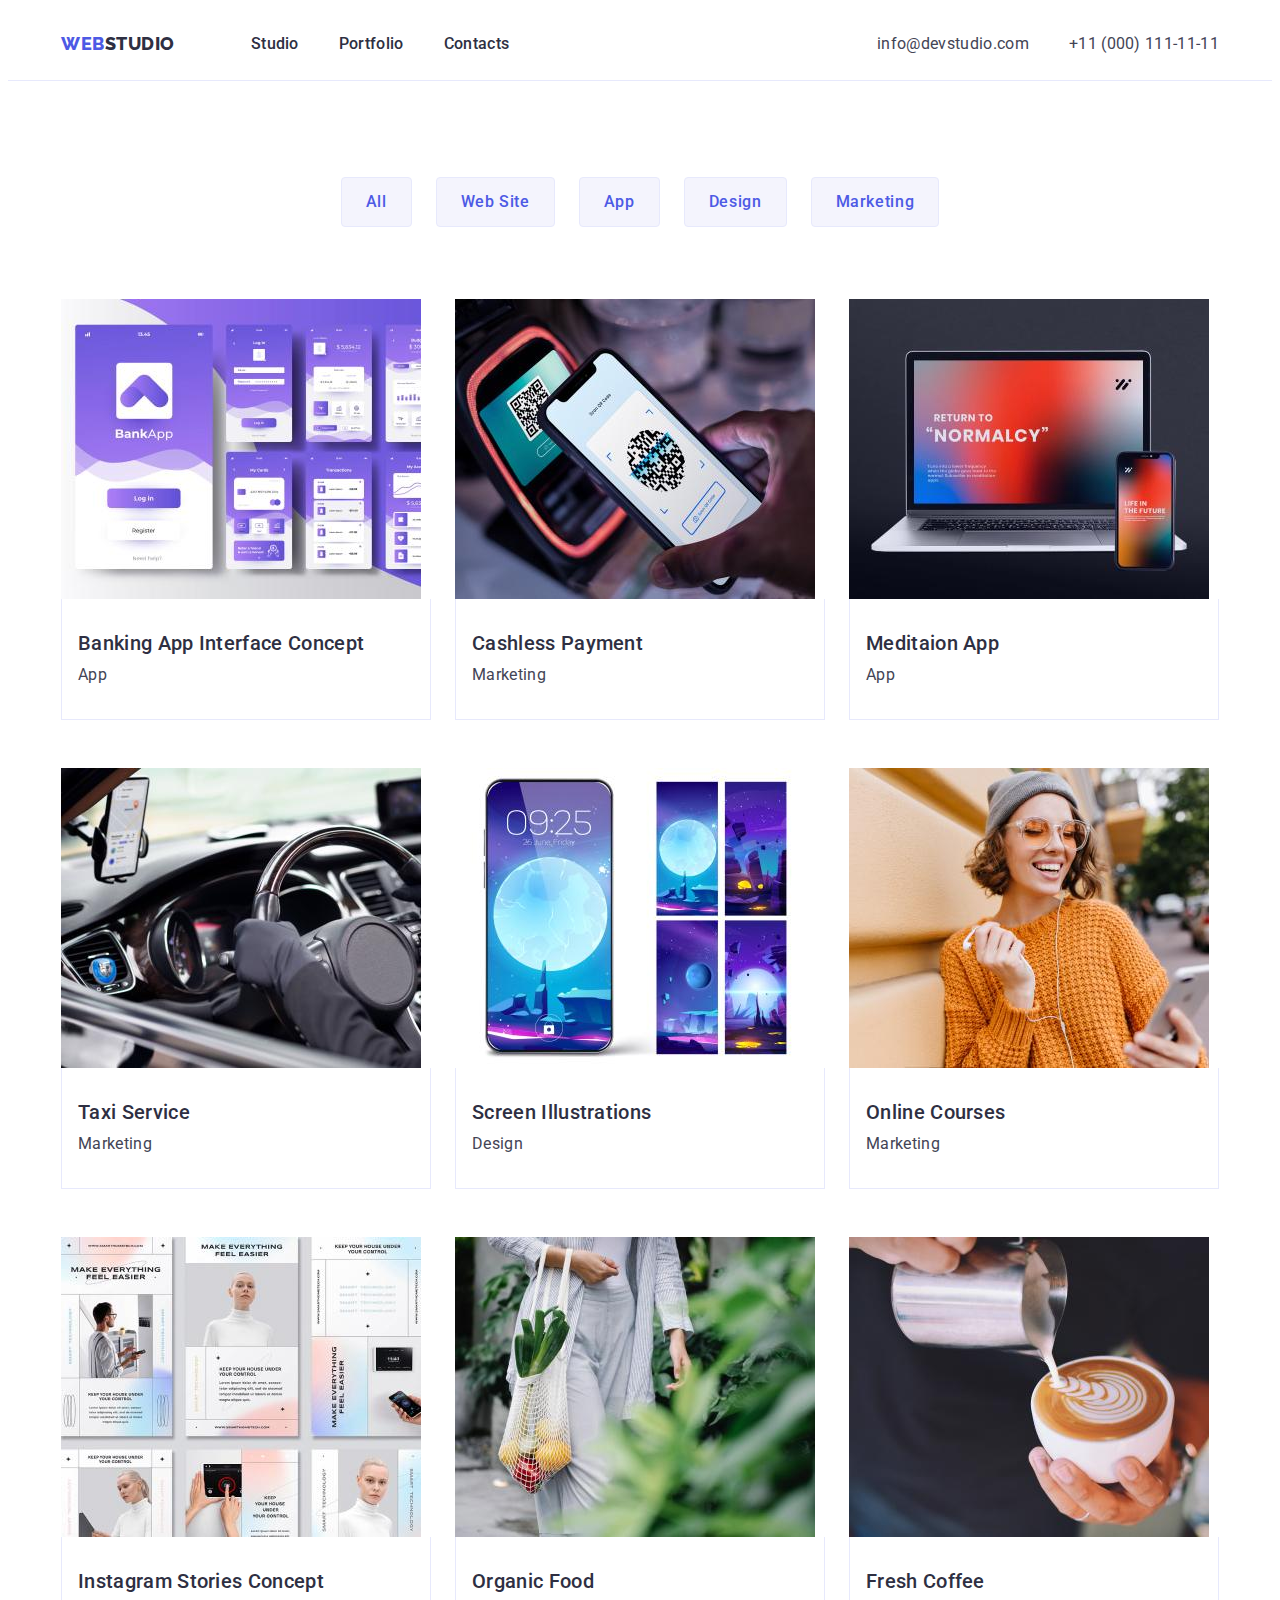
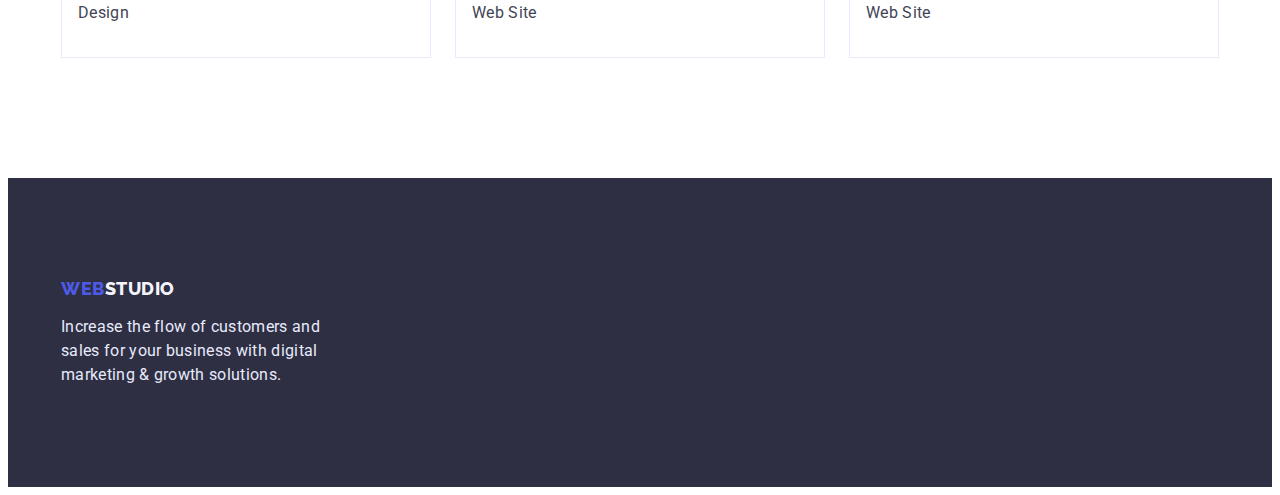
==== portfolio.html @ d5c6218e "Initial commit" ====
<!DOCTYPE html>
<html lang="en">
  <head>
    <meta charset="UTF-8" />
    <meta http-equiv="X-UA-Compatible" content="IE=edge" />
    <meta name="viewport" content="width=device-width, initial-scale=1.0" />
    <title>Web Studio</title>
    <link rel="preconnect" href="https://fonts.googleapis.com" />
    <link rel="preconnect" href="https://fonts.gstatic.com" crossorigin />
    <link
      href="https://fonts.googleapis.com/css2?family=Raleway:wght@800&family=Roboto:wght@400;500;700&display=swap"
      rel="stylesheet"
    />
    <link
      rel="stylesheet"
      href="https://cdnjs.cloudflare.com/ajax/libs/modern-normalize/1.1.0/modern-normalize.min.css"
      integrity="sha512-wpPYUAdjBVSE4KJnH1VR1HeZfpl1ub8YT/NKx4PuQ5NmX2tKuGu6U/JRp5y+Y8XG2tV+wKQpNHVUX03MfMFn9Q=="
      crossorigin="anonymous"
      referrerpolicy="no-referrer"
    />
    <link rel="stylesheet" href="./css/styles.css" />
  </head>
  <body>
    <!-- HEADER -->
    <header class="header">
      <div class="container header-container">
        <!-- NAVIGATION -->
        <nav class="nav">
          <a href="./index.html" class="logo-black link"
            ><span class="logo-blue">Web</span>Studio</a
          >
          <ul class="menu list">
            <li class="item">
              <a href="./index.html" class="link header-menu">Studio</a>
            </li>
            <li class="item">
              <a href="./portfolio.html" class="link header-menu">Portfolio</a>
            </li>
            <li class="item">
              <a href="#" class="link header-menu">Contacts</a>
            </li>
          </ul>
        </nav>
        <!-- HEADER CONTACTS -->

        <ul class="list contacts">
          <li class="item">
            <a href="mailto:info@devstudio.com" class="link header-contacts"
              >info@devstudio.com</a
            >
          </li>
          <li class="item">
            <a href="tel:+110001111111" class="link header-contacts"
              >+11 (000) 111-11-11</a
            >
          </li>
        </ul>
      </div>
    </header>
    <main>
      <!-- PORTFOLIO -->
      <section class="section portfolio-section">
        <div class="container portfolio-container">
          <h1 hidden>Portfolio</h1>
          <ul class="list portfolio-filter">
            <li class="item">
              <button type="button" class="button portfolio-button">All</button>
            </li>
            <li class="item">
              <button type="button" class="button portfolio-button">
                Web Site
              </button>
            </li>
            <li class="item">
              <button type="button" class="button portfolio-button">App</button>
            </li>
            <li class="item">
              <button type="button" class="button portfolio-button">
                Design
              </button>
            </li>
            <li class="item">
              <button type="button" class="button portfolio-button">
                Marketing
              </button>
            </li>
          </ul>
          <ul class="list portfolio-list">
            <li class="item">
              <a href="#" class="link">
                <img
                  src="./images/portfolio/img-banking-app.jpg"
                  alt="image of Banking App Interface Concept project"
                  width="360"
                />
                <div class="portfolio-cards">
                  <h2 class="portfolio-subtitle">
                    Banking App Interface Concept
                  </h2>
                  <p class="portfolio-text">App</p>
                </div>
              </a>
            </li>
            <li class="item">
              <a href="#" class="link">
                <img
                  src="./images/portfolio/img-cashless-payment.jpg"
                  alt="image of Cashless Payment project"
                  width="360"
                />
                <div class="portfolio-cards">
                  <h2 class="portfolio-subtitle">Cashless Payment</h2>
                  <p class="portfolio-text">Marketing</p>
                </div>
              </a>
            </li>
            <li class="item">
              <a href="#" class="link">
                <img
                  src="./images/portfolio/img-maditation-app.jpg"
                  alt="image of Meditaion App project"
                  width="360"
                />
                <div class="portfolio-cards">
                  <h2 class="portfolio-subtitle">Meditaion App</h2>
                  <p class="portfolio-text">App</p>
                </div>
              </a>
            </li>
            <li class="item">
              <a href="#" class="link">
                <img
                  src="./images/portfolio/img-taxi-service.jpg"
                  alt="image of Taxi Service project"
                  width="360"
                />
                <div class="portfolio-cards">
                  <h2 class="portfolio-subtitle">Taxi Service</h2>
                  <p class="portfolio-text">Marketing</p>
                </div>
              </a>
            </li>
            <li class="item">
              <a href="#" class="link">
                <img
                  src="./images/portfolio/img-screen-illustration.jpg"
                  alt="image of Screen Illustrations project"
                  width="360"
                />
                <div class="portfolio-cards">
                  <h2 class="portfolio-subtitle">Screen Illustrations</h2>
                  <p class="portfolio-text">Design</p>
                </div>
              </a>
            </li>
            <li class="item">
              <a href="#" class="link">
                <img
                  src="./images/portfolio/img-online-cources.jpg"
                  alt="image of Online Courses project"
                  width="360"
                />
                <div class="portfolio-cards">
                  <h2 class="portfolio-subtitle">Online Courses</h2>
                  <p class="portfolio-text">Marketing</p>
                </div>
              </a>
            </li>
            <li class="item">
              <a href="#" class="link">
                <img
                  src="./images/portfolio/img-instagram-stories-concept.jpg"
                  alt="image of Instagram Stories Concept project"
                  width="360"
                />
                <div class="portfolio-cards">
                  <h2 class="portfolio-subtitle">Instagram Stories Concept</h2>
                  <p class="portfolio-text">Design</p>
                </div>
              </a>
            </li>
            <li class="item">
              <a href="#" class="link">
                <img
                  src="./images/portfolio/img-organic-food.jpg"
                  alt="image of Organic Food project"
                  width="360"
                />
                <div class="portfolio-cards">
                  <h2 class="portfolio-subtitle">Organic Food</h2>
                  <p class="portfolio-text">Web Site</p>
                </div>
              </a>
            </li>
            <li class="item">
              <a href="#" class="link">
                <img
                  src="./images/portfolio/img-fresh-coffee.jpg"
                  alt="image of Fresh Coffee project"
                  width="360"
                />
                <div class="portfolio-cards">
                  <h2 class="portfolio-subtitle">Fresh Coffee</h2>
                  <p class="portfolio-text">Web Site</p>
                </div>
              </a>
            </li>
          </ul>
        </div>
      </section>
    </main>
    <!-- FOOTER -->
    <footer class="footer">
      <div class="container">
        <div class="footer-logo">
          <a href="./index.html" class="link logo-white"
            ><span class="logo-blue">Web</span>Studio</a
          >
        </div>
        <p class="footer-text">
          Increase the flow of customers and sales for your business with
          digital marketing & growth solutions.
        </p>
      </div>
    </footer>
  </body>
</html>
---- css/styles.css ----
:root {
    --color-primary--: #434455;
    --color-secondary--: #2E2F42;
    --color-background--: #fff;
    --color-logo-blue--: #4D5AE5;
    --color-button-active--: #404BBF;
    --color-logo-white--: #F4F4FD;
    --color-footer-text--: #E7E9FC;
}

h1, 
h2, 
h3, 
h4, 
p {
    margin-top: 0;
    margin-bottom: 0;
}
ul {
    margin-top: 0;
    margin-bottom: 0;
    padding-left: 0;
}
img {
    display: block;
    max-width: 100%;
}
body {
    font-family: 'Roboto', sans-serif;
    font-size: 16px;
    line-height: 1.5;
    letter-spacing: 0.02em;
    color: var(--color-primary--);

    background-color: var(--color-background--);
}
.link {
    text-decoration: none;
}
.list {
    padding: 0;
    margin: 0;
    list-style: none;
}
.button {
    cursor: pointer;
    border: none;
    border-radius: 4px;
}
.container {
    width: 1158px;

    padding-left: 15px;
    padding-right: 15px;
    margin-left: auto;
    margin-right: auto;
}
.section {
    padding-top: 120px;
    padding-bottom: 120px;
}

/* STUDIO */
/* HEADER */
.header {
    border-bottom: 1px solid var(--color-footer-text--);
}
.header-container {
    display: flex;
    align-items: center;
}
/* NAVIGATION */
.nav {
    display: flex;
    align-items: center;
}
/* LOGO NAVIGATION, LOGO FOOTER*/
.logo-black {
    font-family: 'Raleway', sans-serif;
    font-weight: 800;
    font-size: 18px;
    line-height: 1.33;
    letter-spacing: 0.03em;
    text-transform: uppercase;
    color: var(--color-secondary--);
}
.logo-blue {
    color: var(--color-logo-blue--);
}
.logo-white {
    display: inline-block;
    margin-bottom: 16px;

    font-family: 'Raleway', sans-serif;
    font-weight: 800;
    font-size: 18px;
    line-height: 1.17;
    letter-spacing: 0.03em;
    text-transform: uppercase;
    color: var(--color-logo-white--);
}
/* NAVIGATION MENU */

.menu {
    display: flex;
    margin-left: 76px;
}
.menu .item:not(:last-child) {
    margin-right: 40px;
}
.header-menu {
    display: block;
    padding-top: 24px;
    padding-bottom: 24px;

    font-weight: 500;
    color: var(--color-secondary--);
}
.header-menu:hover,
.header-menu:focus,
.header-contacts:hover,
.header-contacts:focus {
    color: var(--color-button-active--);
}
/* HEADER CONTACTS */
.contacts {
    display: flex;
    margin-left: auto;
}
.contacts .item:first-child {
    margin-right: 40px;
}
.header-contacts {
    display: block;

    color: var(--color-primary--);
}
/* MAIN */
/* HERO */
.hero {
    padding: 188px 0px;
    background-color: var(--color-secondary--);
}
.hero-container {
    text-align: center;
}
.hero-title {
    margin-bottom: 48px;

    font-weight: 700;
    font-size: 56px;
    line-height: 1.07;
    color: var(--color-background--);
}
.hero-button {
    padding: 16px 32px;

    font-weight: 500;
    font-size: 16px;
    line-height: 1.5;
    letter-spacing: 0.04em;
    color: var(--color-background--);

    background-color: var(--color-logo-blue--);
    box-shadow: 0px 4px 4px rgba(0, 0, 0, 0.15);
}
.hero-button:hover,
.hero-button:focus {
    background: var(--color-button-active--);
}
/* FEATURES */
.features-section {
    padding-bottom: 0;
}
.features-list {
    display: flex;
}
.features-list .item:not(:last-child) {
    margin-right: 24px;
}
.features-subtitle {
    margin-bottom: 8px;

    font-weight: 500;
    font-size: 20px;
    line-height: 1.2;
    color: var(--color-secondary--);
}
/* DIRECTIONS OF WORK */
.direction-title {
    text-align: center;
    margin-bottom: 72px;
    
    font-weight: 700;
    font-size: 36px;
    line-height: 1.11;
    text-transform: capitalize;
    color: var(--color-secondary--);
}
.direction-list {
    display: flex;
}
.direction-list .item:not(:last-child) {
    margin-right: 24px;
}
/* TEAM */
.team-section {
    background-color: var(--color-logo-white--);
}
.team-title {
    text-align: center;
    margin-bottom: 72px;

    font-weight: 700;
    font-size: 36px;
    line-height: 1.11;
    text-transform: capitalize;
    color: var(--color-secondary--);
}
.team-list {
    display: flex;
}
.team-list .item:not(:last-child) {
    margin-right: 24px;
}
.team-list .item {
    box-shadow: 0px 1px 6px rgba(46, 47, 66, 0.08), 0px 1px 1px rgba(46, 47, 66, 0.16), 0px 2px 1px rgba(46, 47, 66, 0.08);
    border-radius: 0px 0px 4px 4px;
}
.team-cards {
    text-align: center;
    padding-top: 32px;
    padding-right: 16px;
    padding-bottom: 32px;
    padding-left: 16px;

    background-color: var(--color-background--);
}
.team-subtitle {
    margin-bottom: 8px;

    font-weight: 500;
    font-size: 20px;
    line-height: 1.2;
    color: var(--color-secondary--);
}
/* FOOTER */
.footer {
    background-color: var(--color-secondary--);
}
.footer .container {
    padding-top: 100px;
    padding-bottom: 100px;
}
.footer-text {
    width: 264px;
    color: var(--color-footer-text--);
}
/* PORTFOLIO */
.portfolio-section {
    padding-top: 96px;
}
.portfolio-filter {
    display: flex;
    justify-content: center;

    margin-bottom: 72px;
}
.portfolio-filter .item:not(:last-child) {
    margin-right: 24px;
}
.portfolio-button {
    padding: 12px 24px;

    font-family: 'Roboto', sans-serif;
    font-weight: 500;
    font-size: 16px;
    line-height: 1.5;
    letter-spacing: 0.04em;
    color: var(--color-logo-blue--);

    background: var(--color-logo-white--);
    border: 1px solid var(--color-footer-text--);
}
.portfolio-button:hover,
.portfolio-button:focus {
    color: var(--color-background--);

    background: var(--color-button-active--);
    border-color: transparent;
    box-shadow: 0px 3px 1px rgba(0, 0, 0, 0.1), 0px 2px 1px rgba(0, 0, 0, 0.08), 0px 2px 2px rgba(0, 0, 0, 0.12);
}
.portfolio-list {
    display: flex;
    flex-wrap: wrap;
    
    margin-top: -48px;
    margin-left: -24px;
}
.portfolio-list > .item {
    flex-basis: calc(100% / 3 - 24px);

    margin-top: 48px;
    margin-left: 24px;
}
.portfolio-cards {
    padding-top: 32px;
    padding-bottom: 32px;
    padding-left: 16px;

    border: 1px solid var(--color-footer-text--);
    border-top: none;
}
.portfolio-subtitle {
    margin-bottom: 8px;

    font-weight: 500;
    font-size: 20px;
    line-height: 1.2;
    color: var(--color-secondary--);
}
.portfolio-text {
    color:  var(--color-primary--);
}
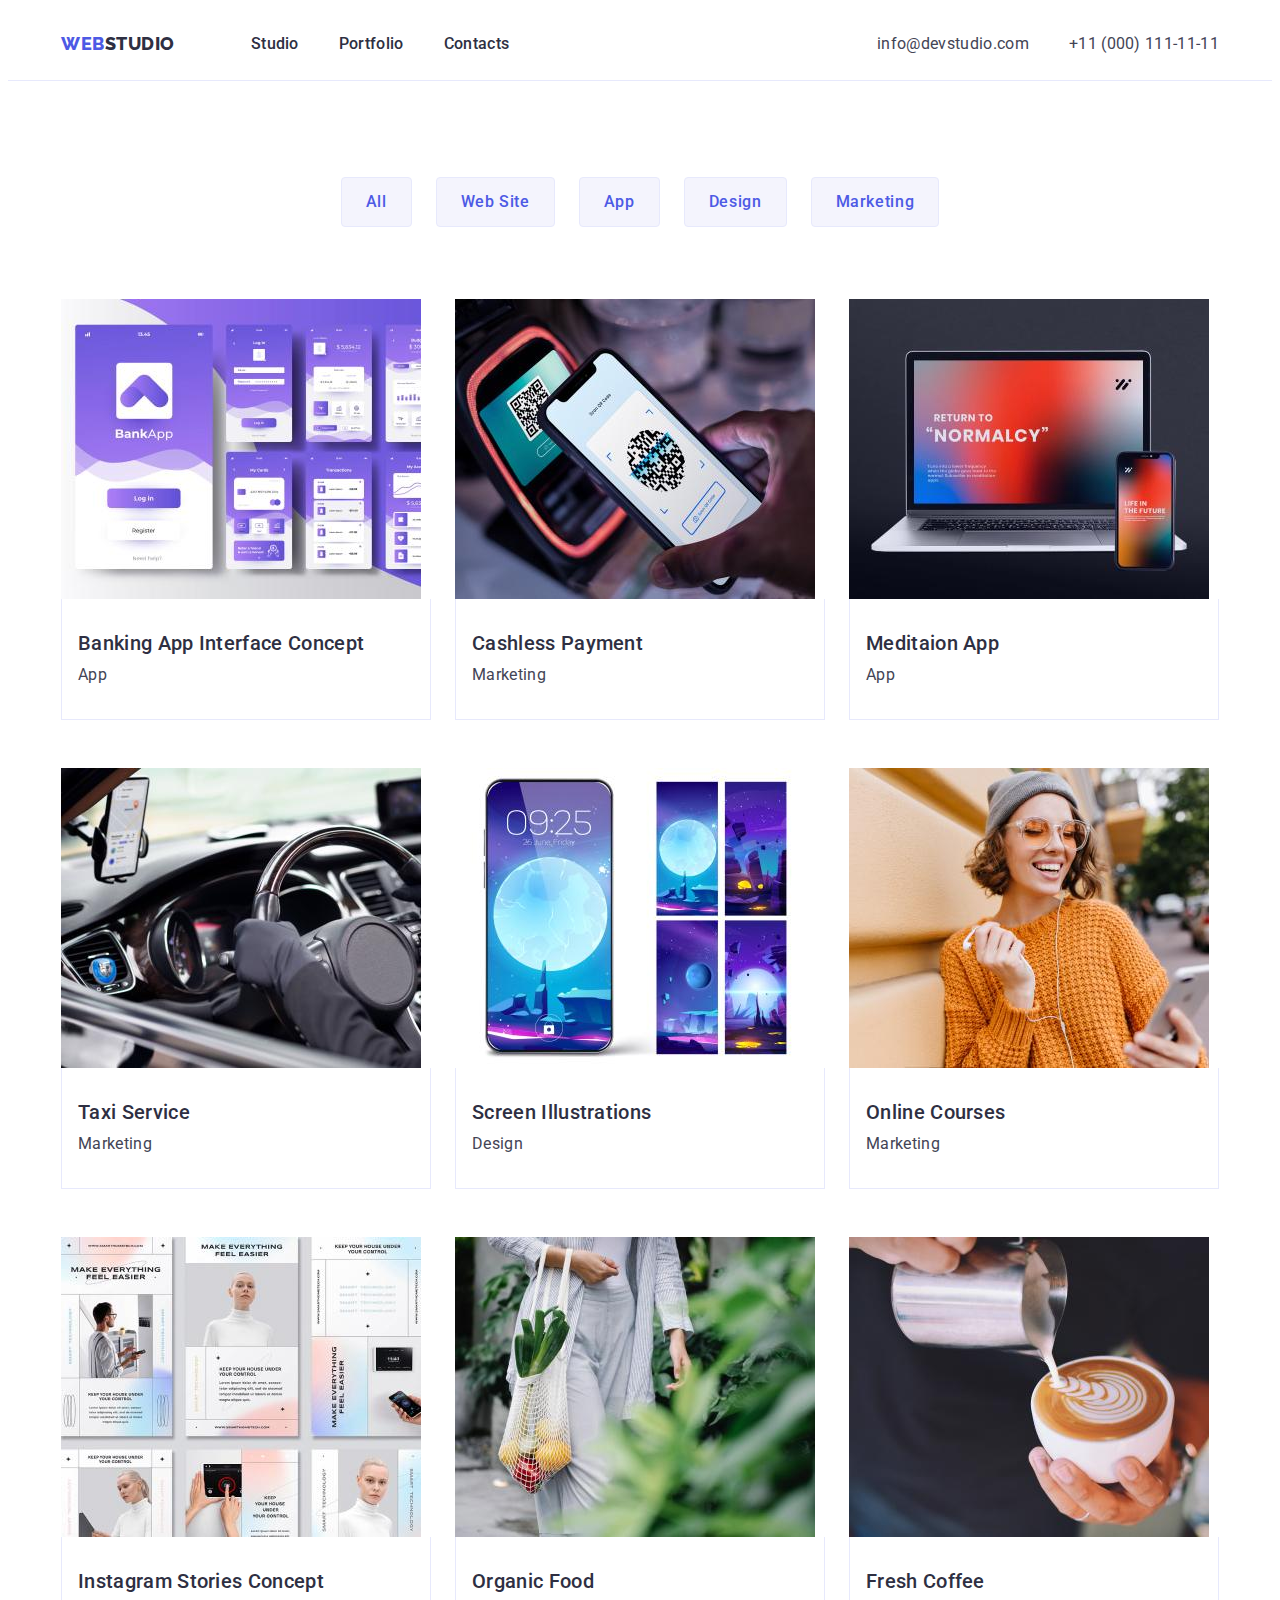
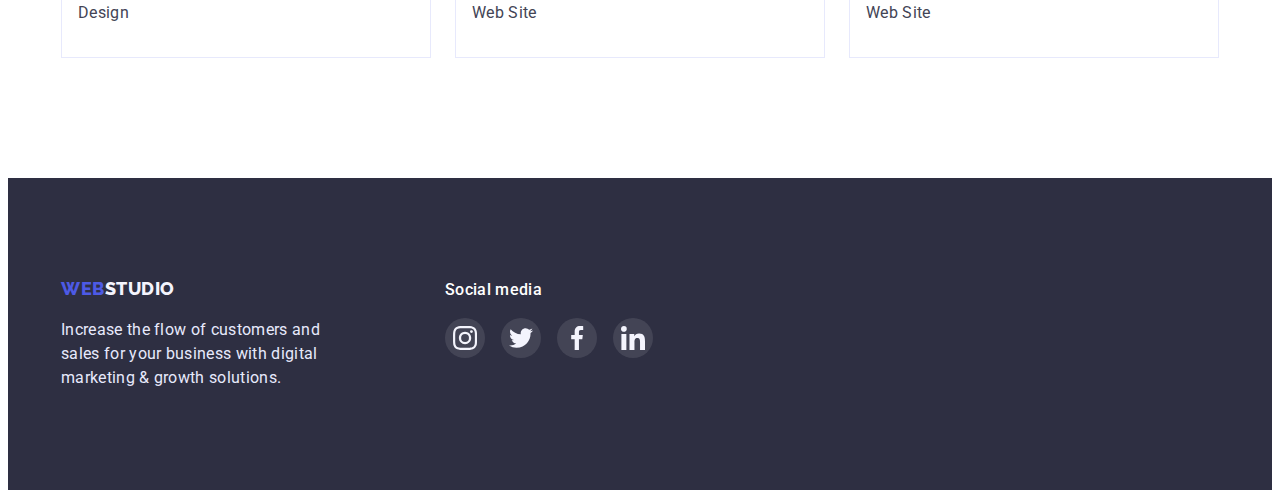
==== commit 241069f4: "Changed index.html, portfolio.html, styles.css" ====
--- a/portfolio.html
+++ b/portfolio.html
@@ -61,7 +61,7 @@
       <!-- PORTFOLIO -->
       <section class="section portfolio-section">
         <div class="container portfolio-container">
-          <h1 hidden>Portfolio</h1>
+          <h1 class="visually-hidden">Portfolio</h1>
           <ul class="list portfolio-filter">
             <li class="item">
               <button type="button" class="button portfolio-button">All</button>
@@ -86,8 +86,8 @@
             </li>
           </ul>
           <ul class="list portfolio-list">
-            <li class="item">
-              <a href="#" class="link">
+            <li class="item portfolio-item">
+              <a href="#" class="link portfolio-link">
                 <img
                   src="./images/portfolio/img-banking-app.jpg"
                   alt="image of Banking App Interface Concept project"
@@ -101,8 +101,8 @@
                 </div>
               </a>
             </li>
-            <li class="item">
-              <a href="#" class="link">
+            <li class="item portfolio-item">
+              <a href="#" class="link portfolio-link">
                 <img
                   src="./images/portfolio/img-cashless-payment.jpg"
                   alt="image of Cashless Payment project"
@@ -114,8 +114,8 @@
                 </div>
               </a>
             </li>
-            <li class="item">
-              <a href="#" class="link">
+            <li class="item portfolio-item">
+              <a href="#" class="link portfolio-link">
                 <img
                   src="./images/portfolio/img-maditation-app.jpg"
                   alt="image of Meditaion App project"
@@ -127,8 +127,8 @@
                 </div>
               </a>
             </li>
-            <li class="item">
-              <a href="#" class="link">
+            <li class="item portfolio-item">
+              <a href="#" class="link portfolio-link">
                 <img
                   src="./images/portfolio/img-taxi-service.jpg"
                   alt="image of Taxi Service project"
@@ -140,8 +140,8 @@
                 </div>
               </a>
             </li>
-            <li class="item">
-              <a href="#" class="link">
+            <li class="item portfolio-item">
+              <a href="#" class="link portfolio-link">
                 <img
                   src="./images/portfolio/img-screen-illustration.jpg"
                   alt="image of Screen Illustrations project"
@@ -153,8 +153,8 @@
                 </div>
               </a>
             </li>
-            <li class="item">
-              <a href="#" class="link">
+            <li class="item portfolio-item">
+              <a href="#" class="link portfolio-link">
                 <img
                   src="./images/portfolio/img-online-cources.jpg"
                   alt="image of Online Courses project"
@@ -166,8 +166,8 @@
                 </div>
               </a>
             </li>
-            <li class="item">
-              <a href="#" class="link">
+            <li class="item portfolio-item">
+              <a href="#" class="link portfolio-link">
                 <img
                   src="./images/portfolio/img-instagram-stories-concept.jpg"
                   alt="image of Instagram Stories Concept project"
@@ -179,8 +179,8 @@
                 </div>
               </a>
             </li>
-            <li class="item">
-              <a href="#" class="link">
+            <li class="item portfolio-item">
+              <a href="#" class="link portfolio-link">
                 <img
                   src="./images/portfolio/img-organic-food.jpg"
                   alt="image of Organic Food project"
@@ -192,8 +192,8 @@
                 </div>
               </a>
             </li>
-            <li class="item">
-              <a href="#" class="link">
+            <li class="item portfolio-item">
+              <a href="#" class="link portfolio-link">
                 <img
                   src="./images/portfolio/img-fresh-coffee.jpg"
                   alt="image of Fresh Coffee project"
@@ -211,16 +211,51 @@
     </main>
     <!-- FOOTER -->
     <footer class="footer">
-      <div class="container">
-        <div class="footer-logo">
-          <a href="./index.html" class="link logo-white"
-            ><span class="logo-blue">Web</span>Studio</a
-          >
+      <div class="container footer-container">
+        <div class="footer-content">
+          <div class="footer-logo">
+            <a href="./index.html" class="link logo-white"
+              ><span class="logo-blue">Web</span>Studio</a
+            >
+          </div>
+          <p class="footer-text">
+            Increase the flow of customers and sales for your business with
+            digital marketing & growth solutions.
+          </p>
         </div>
-        <p class="footer-text">
-          Increase the flow of customers and sales for your business with
-          digital marketing & growth solutions.
-        </p>
+        <div class="footer-social">
+          <p class="footer-social-subtitle">Social media</p>
+          <ul class="list footer-social-list">
+            <li class="footer-social-item">
+              <a href="#" class="footer-social-link">
+                <svg class="footer-social-icon" width="24" height="24">
+                  <use href="./images/sprite.svg#icon-instagram"></use>
+                </svg>
+              </a>
+            </li>
+            <li class="footer-social-item">
+              <a href="#" class="footer-social-link">
+                <svg class="footer-social-icon" width="24" height="24">
+                  <use href="./images/sprite.svg#icon-twitter"></use>
+                </svg>
+              </a>
+            </li>
+            <li class="footer-social-item">
+              <a href="#" class="footer-social-link">
+                <svg class="footer-social-icon" width="24" height="24">
+                  <use href="./images/sprite.svg#icon-facebook"></use>
+                </svg>
+              </a>
+            </li>
+            <li class="footer-social-item">
+              <a href="#" class="footer-social-link">
+                <svg class="footer-social-icon" width="24" height="24">
+                  <use href="./images/sprite.svg#icon-linkedin"></use>
+                </svg>
+              </a>
+            </li>
+          </ul>
+        </div>
       </div>
     </footer>
   </body>
--- a/css/styles.css
+++ b/css/styles.css
@@ -6,6 +6,9 @@
     --color-button-active--: #404BBF;
     --color-logo-white--: #F4F4FD;
     --color-footer-text--: #E7E9FC;
+    --color-customers-icon--:#8E8F99;
+    --color-footer-icon-bg--: rgba(255, 255, 255, 0.1);
+    --color-footer-icon-bg-active--: #31D0AA;
 }
 
 h1, 
@@ -41,6 +44,19 @@
     padding: 0;
     margin: 0;
     list-style: none;
+}
+.visually-hidden {
+    position: absolute;
+    width: 1px;
+    height: 1px;
+    margin: -1px;
+    border: 0;
+    padding: 0;
+
+    white-space: nowrap;
+    clip-path: inset(100%);
+    clip: rect(0 0 0 0);
+    overflow: hidden;
 }
 .button {
     cursor: pointer;
@@ -89,7 +105,6 @@
 }
 .logo-white {
     display: inline-block;
-    margin-bottom: 16px;
 
     font-family: 'Raleway', sans-serif;
     font-weight: 800;
@@ -137,8 +152,16 @@
 }
 /* MAIN */
 /* HERO */
-.hero {
-    padding: 188px 0px;
+.hero-section {
+    max-width: 1440px;
+    margin: 0 auto;
+    padding-top: 188px;
+    padding-bottom: 188px;
+    background-image: linear-gradient(rgba(46, 47, 66, 0.7), rgba(46, 47, 66, 0.7)), 
+    url(../images/img-hero-people-office.jpg);
+    background-repeat: no-repeat;
+    background-position: center;
+    background-size: cover;
     background-color: var(--color-secondary--);
 }
 .hero-container {
@@ -172,11 +195,22 @@
 .features-section {
     padding-bottom: 0;
 }
+.features-item {
+    flex-basis: 264px;
+}
+.features-thumb {
+    display: flex;
+    justify-content: center;
+    align-items: center;
+    height: 112px;
+    margin-bottom: 8px;
+
+    background-color: var(--color-logo-white--);
+    border-radius: 4px;
+}
 .features-list {
     display: flex;
-}
-.features-list .item:not(:last-child) {
-    margin-right: 24px;
+    gap: 24px;
 }
 .features-subtitle {
     margin-bottom: 8px;
@@ -244,18 +278,118 @@
     line-height: 1.2;
     color: var(--color-secondary--);
 }
+.team-text {
+    padding-bottom: 8px;
+}
+.team-social-list{
+    display: flex;
+    justify-content: center;
+    gap: 24px;
+}
+.team-social-link {
+    display: flex;
+    justify-content: center;
+    align-items: center;
+    width: 40px;
+    height: 40px;
+
+    border-radius: 50%;
+    background-color: var(--color-logo-blue--);
+}
+.team-social-icon {
+    fill: var(--color-logo-white--);
+}
+.team-social-link:hover,
+.team-social-link:focus {
+    background-color: var(--color-button-active--);
+}
+/* CUSTOMERS */
+.customers-section {
+    padding-top: 130px;
+}
+.customers-title {
+    padding-bottom: 72px;
+    text-align: center;
+
+    font-weight: 700;
+    font-size: 36px;
+    line-height: 1.11;
+    text-transform: capitalize;
+    color: var(--color-secondary--);
+}
+.customers-list {
+    display: flex;
+    gap: 24px;
+}
+.customers-link {
+    display: flex;
+    justify-content:center;
+    align-items: center;
+    width: 168px;
+    height: 88px;
+
+    border: 1px solid var(--color-customers-icon--);
+    border-radius: 4px;
+}
+.customers-icon {
+    fill: var(--color-customers-icon--);
+}
+.customers-link:hover,
+.customers-link:focus {
+    border-color: var(--color-button-active--);
+}
+.customers-link:hover .customers-icon,
+.customers-link:focus .customers-icon {
+    fill: var(--color-button-active--);
+}
 /* FOOTER */
 .footer {
     background-color: var(--color-secondary--);
 }
-.footer .container {
+.footer-container {
+    display: flex;
     padding-top: 100px;
     padding-bottom: 100px;
+}
+.footer-content {
+    margin-right: 120px;
+}
+.footer-logo {
+    margin-bottom: 16px;
 }
 .footer-text {
     width: 264px;
     color: var(--color-footer-text--);
 }
+.footer-social-subtitle {
+    margin-bottom: 16px;
+
+    font-weight: 500;
+    color: var(--color-background--);
+}
+.footer-social-list {
+    display: flex;
+    justify-content: center;
+    gap: 16px;
+}
+.footer-social-link {
+    display: flex;
+    justify-content: center;
+    align-items: center;
+    width: 40px;
+    height: 40px;
+
+    border-radius: 50%;
+    background-color: var(--color-footer-icon-bg--);
+}
+.footer-social-icon {
+    fill: var(--color-logo-white--);
+}
+.footer-social-link:hover,
+.footer-social-link:focus {
+    background-color: var(--color-footer-icon-bg-active--);
+}
+
 /* PORTFOLIO */
 .portfolio-section {
     padding-top: 96px;
@@ -303,6 +437,10 @@
     margin-top: 48px;
     margin-left: 24px;
 }
+.portfolio-item:hover {
+    border: 0.5px soid var(--color-logo-white--);
+    box-shadow: 0px 1px 6px rgba(46, 47, 66, 0.08), 0px 1px 1px rgba(46, 47, 66, 0.16), 0px 2px 1px rgba(46, 47, 66, 0.08);
+}
 .portfolio-cards {
     padding-top: 32px;
     padding-bottom: 32px;
